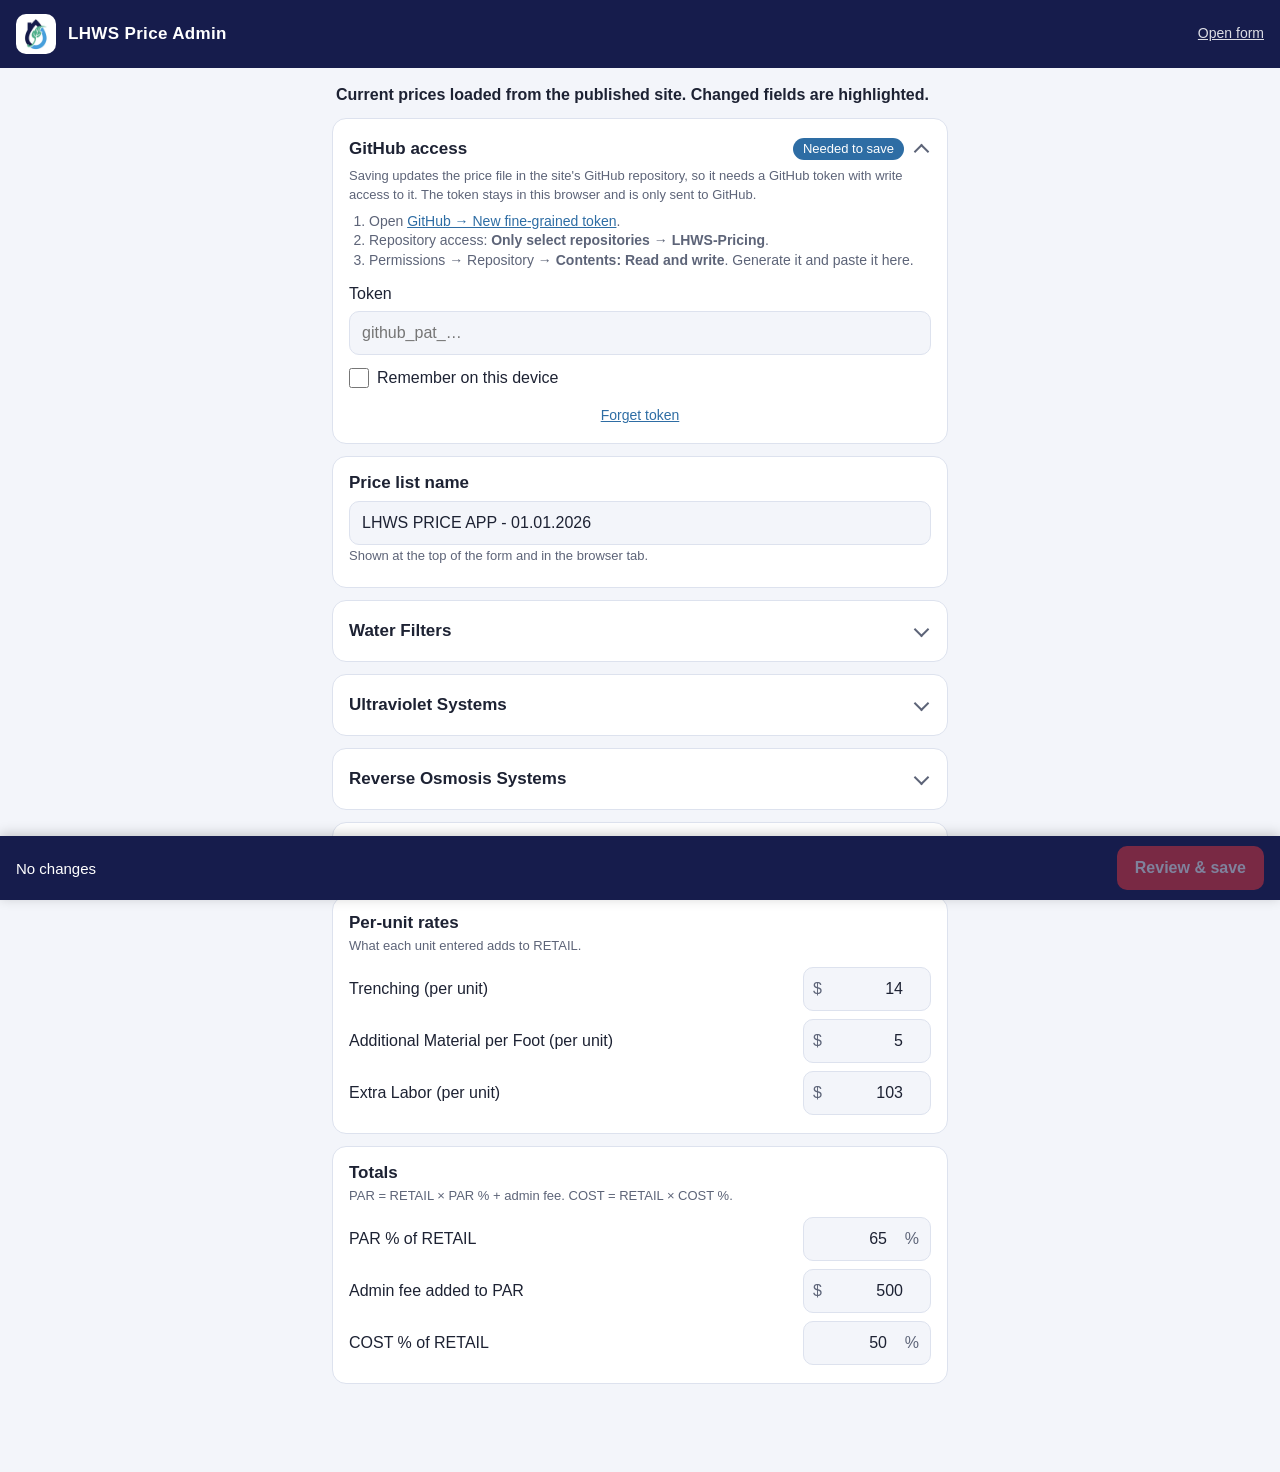
==== admin.html @ 624b9de6 "Add an admin page for changing prices admin.html loads the current form-data.js from GitHub, lets an" ====
<!doctype html>
<html lang="en">
<head>
  <meta charset="utf-8">
  <meta name="viewport" content="width=device-width, initial-scale=1, viewport-fit=cover">
  <meta name="robots" content="noindex">
  <title>LHWS Price Admin</title>
  <meta name="theme-color" content="#161c4c">
  <link rel="icon" type="image/png" href="icons/favicon.png">
  <link rel="stylesheet" href="styles.css">
  <link rel="stylesheet" href="admin.css?v=1">
</head>
<body class="admin">
  <header class="top">
    <img src="icons/icon-192.png" alt="" width="40" height="40">
    <h1>LHWS Price Admin</h1>
    <a class="top-link" href="./">Open form</a>
  </header>

  <main class="wrap">
    <p id="load-status" class="status" role="status" aria-live="polite">Loading the current prices…</p>

    <details class="card" id="access">
      <summary><span class="q-label">GitHub access</span><span class="count" id="access-state"></span></summary>
      <p class="sub">Saving updates the price file in the site's GitHub repository, so it needs a GitHub token
        with write access to it. The token stays in this browser and is only sent to GitHub.</p>
      <ol class="help">
        <li>Open <a href="https://github.com/settings/personal-access-tokens/new" target="_blank" rel="noopener">GitHub → New fine-grained token</a>.</li>
        <li>Repository access: <b>Only select repositories</b> → <b>LHWS-Pricing</b>.</li>
        <li>Permissions → Repository → <b>Contents: Read and write</b>. Generate it and paste it here.</li>
      </ol>
      <label class="field">
        <span>Token</span>
        <input type="password" id="token" autocomplete="off" spellcheck="false" placeholder="github_pat_…">
      </label>
      <label class="check"><input type="checkbox" id="remember"> Remember on this device</label>
      <button type="button" class="link-btn" id="forget">Forget token</button>
    </details>

    <form id="admin-form" novalidate hidden>
      <section class="card">
        <label class="field">
          <span class="q-label">Price list name</span>
          <input type="text" id="title" autocomplete="off">
        </label>
        <p class="sub">Shown at the top of the form and in the browser tab.</p>
      </section>
      <div id="pickers"></div>
      <section class="card" id="numbers">
        <span class="q-label">Per-unit rates</span>
        <p class="sub">What each unit entered adds to RETAIL.</p>
      </section>
      <section class="card" id="calc">
        <span class="q-label">Totals</span>
        <p class="sub">PAR = RETAIL × PAR % + admin fee. COST = RETAIL × COST %.</p>
      </section>
    </form>

    <section class="card review" id="review" hidden>
      <span class="q-label">Review changes</span>
      <ul id="change-list"></ul>
      <p id="save-status" class="status" role="status" aria-live="polite"></p>
      <button type="button" class="submit save" id="save-btn">Save to site</button>
      <button type="button" class="secondary" id="download-btn">Download form-data.js instead</button>
      <button type="button" class="link-btn" id="undo-btn">Undo all changes</button>
    </section>
  </main>

  <div class="totals-bar admin-bar">
    <span id="change-count">No changes</span>
    <button type="button" id="review-btn" disabled>Review &amp; save</button>
  </div>

  <script src="form-data-writer.js?v=1"></script>
  <script src="admin.js?v=1"></script>
</body>
</html>
---- styles.css ----
:root {
  --navy: #161c4c;
  --blue: #2e6da4;
  --green: #52b08c;
  --red: #f23a3c;
  --bg: #f3f5fa;
  --card: #ffffff;
  --text: #1d2233;
  --muted: #5d6478;
  --line: #dde2ee;
  --tick: #e8f1fb;
  color-scheme: light;
}

@media (prefers-color-scheme: dark) {
  :root {
    --bg: #0f1224;
    --card: #1a1f38;
    --text: #eef0f7;
    --muted: #a3aac2;
    --line: #2d3458;
    --tick: #22305a;
    --blue: #6aa6e0;
    color-scheme: dark;
  }
}

* { box-sizing: border-box; }

body {
  margin: 0;
  background: var(--bg);
  color: var(--text);
  font: 16px/1.4 -apple-system, BlinkMacSystemFont, "Segoe UI", Roboto, Helvetica, Arial, sans-serif;
  padding-bottom: calc(76px + env(safe-area-inset-bottom));
  -webkit-text-size-adjust: 100%;
}

.top {
  display: flex;
  align-items: center;
  gap: 12px;
  padding: 14px 16px;
  padding-top: calc(14px + env(safe-area-inset-top));
  background: var(--navy);
  color: #fff;
}
.top img { border-radius: 10px; background: #fff; }
.top h1 { font-size: 17px; margin: 0; letter-spacing: .02em; }

form { max-width: 640px; margin: 0 auto; padding: 12px 12px 0; }

.card {
  background: var(--card);
  border: 1px solid var(--line);
  border-radius: 14px;
  padding: 14px 16px;
  margin-bottom: 12px;
}

details.card > summary {
  list-style: none;
  display: flex;
  align-items: center;
  justify-content: space-between;
  cursor: pointer;
  min-height: 32px;
}
details.card > summary::-webkit-details-marker { display: none; }
details.card > summary::after {
  content: "";
  width: 9px; height: 9px;
  border-right: 2px solid var(--muted);
  border-bottom: 2px solid var(--muted);
  transform: rotate(45deg);
  margin: 0 4px 4px 12px;
  transition: transform .15s;
}
details.card[open] > summary::after { transform: rotate(-135deg); margin-bottom: -4px; }

.q-label { font-weight: 650; font-size: 17px; display: block; }
.count { margin-left: auto; font-size: 13px; color: #fff; background: var(--blue); border-radius: 999px; padding: 2px 10px; }
.count:empty { display: none; }
.sub { color: var(--muted); font-size: 13px; margin: 2px 0 8px; }

.options { margin-top: 6px; }
.group + .group { border-top: 1px dashed var(--line); margin-top: 6px; padding-top: 6px; }

.option {
  display: flex;
  align-items: center;
  gap: 12px;
  min-height: 48px;
  padding: 8px 10px;
  margin: 0 -10px;
  border-radius: 10px;
  cursor: pointer;
  -webkit-tap-highlight-color: transparent;
}
.option:has(input:checked) { background: var(--tick); font-weight: 600; }
.option input { width: 22px; height: 22px; flex: none; accent-color: var(--blue); margin: 0; }

.number .q-label { margin-bottom: 8px; }
.stepper { display: flex; gap: 8px; }
.stepper input {
  flex: 1;
  min-width: 0;
  height: 48px;
  font-size: 18px;
  text-align: center;
  border: 1px solid var(--line);
  border-radius: 10px;
  background: var(--bg);
  color: var(--text);
}
.stepper input[aria-invalid="true"] { border-color: var(--red); }
.step {
  width: 52px; height: 48px;
  flex: none;
  font-size: 24px;
  border: 1px solid var(--line);
  border-radius: 10px;
  background: var(--card);
  color: var(--blue);
  cursor: pointer;
}
.number .sub { margin: 6px 0 0; }
.error { color: var(--red); font-size: 13px; margin: 4px 0 0; }
.error:empty { display: none; }

.divider { border: 0; border-top: 3px solid #919ee2; margin: 10px 0 14px; }

.results .result {
  display: flex;
  align-items: center;
  justify-content: space-between;
  gap: 12px;
  padding: 10px 0;
}
.results .result + .result { border-top: 1px solid var(--line); }
.r-label { font-weight: 650; display: block; }
.results .sub { margin: 0; }
output { font-size: 20px; font-weight: 700; font-variant-numeric: tabular-nums; white-space: nowrap; }

.actions { text-align: center; padding: 8px 0 20px; }
.submit {
  width: 100%;
  height: 54px;
  border: 0;
  border-radius: 12px;
  background: var(--red);
  color: #fff;
  font-size: 17px;
  font-weight: 700;
  letter-spacing: .04em;
  cursor: pointer;
}
.submit:disabled { opacity: .6; }
.hint { color: var(--muted); font-size: 13px; margin: 8px 0 0; }
.status { margin: 10px 0 0; font-weight: 600; }
.status.ok { color: var(--green); }
.status.bad { color: var(--red); }

.totals-bar {
  position: fixed;
  left: 0; right: 0; bottom: 0;
  display: flex;
  justify-content: space-around;
  gap: 4px;
  padding: 10px 8px calc(10px + env(safe-area-inset-bottom));
  background: var(--navy);
  color: #fff;
  box-shadow: 0 -2px 12px rgba(0, 0, 0, .2);
}
.totals-bar div { text-align: center; min-width: 0; }
.totals-bar span { display: block; font-size: 11px; opacity: .75; letter-spacing: .06em; }
.totals-bar b { font-size: 16px; font-variant-numeric: tabular-nums; }

.stepper input::-webkit-outer-spin-button,
.stepper input::-webkit-inner-spin-button { -webkit-appearance: none; margin: 0; }
.stepper input[type=number] { -moz-appearance: textfield; appearance: textfield; }
---- admin.css ----
/* Admin page additions on top of styles.css. */
.top .top-link { margin-left: auto; color: #fff; font-size: 14px; opacity: .85; }
.wrap { max-width: 640px; margin: 0 auto; padding: 12px 12px 0; }
.wrap form { padding: 0; }
.wrap > .status { margin: 4px 4px 12px; }

.field { display: block; }
.field > span { display: block; margin-bottom: 6px; }
.field input, .price input {
  width: 100%;
  height: 44px;
  font-size: 16px;
  padding: 0 12px;
  border: 1px solid var(--line);
  border-radius: 10px;
  background: var(--bg);
  color: var(--text);
}
.check { display: flex; align-items: center; gap: 8px; margin: 12px 0 4px; }
.check input { width: 20px; height: 20px; accent-color: var(--blue); margin: 0; }
.help { color: var(--muted); font-size: 14px; padding-left: 20px; margin: 0 0 12px; }
.help a { color: var(--blue); }
#access .count.ok { background: var(--green); }

.price {
  display: flex;
  align-items: center;
  justify-content: space-between;
  gap: 12px;
  min-height: 52px;
  padding: 4px 0;
}
.price > label { flex: 1; min-width: 0; }
.price .was { display: block; color: var(--muted); font-size: 12px; }
.price .was:empty { display: none; }
.money { position: relative; flex: none; width: 128px; }
.money input { text-align: right; font-variant-numeric: tabular-nums; padding-left: 24px; }
.money::before {
  position: absolute; left: 10px; top: 50%; transform: translateY(-50%);
  color: var(--muted); pointer-events: none;
}
.money.dollar::before { content: "$"; }
.money.percent input { padding-left: 12px; padding-right: 28px; }
.money.percent::after {
  content: "%"; position: absolute; right: 12px; top: 50%; transform: translateY(-50%); color: var(--muted);
}
.price input.changed { border-color: var(--blue); background: var(--tick); font-weight: 650; }
.price input[aria-invalid="true"] { border-color: var(--red); }
.price .error { flex-basis: 100%; }
.price-row { display: flex; flex-wrap: wrap; }

.review ul { padding-left: 20px; margin: 8px 0 12px; }
.review li { margin: 4px 0; }
.review .save { background: var(--blue); }
.secondary {
  width: 100%; height: 48px; margin-top: 10px;
  border: 1px solid var(--line); border-radius: 12px;
  background: var(--card); color: var(--blue); font-size: 16px; font-weight: 600; cursor: pointer;
}
.link-btn {
  display: block; margin: 12px auto 0; padding: 6px;
  border: 0; background: none; color: var(--blue); font-size: 14px; text-decoration: underline; cursor: pointer;
}

.admin-bar { align-items: center; justify-content: space-between; padding-left: 16px; padding-right: 16px; }
.admin-bar span { display: inline; font-size: 15px; opacity: 1; letter-spacing: 0; }
.admin-bar button {
  height: 44px; padding: 0 18px; border: 0; border-radius: 10px;
  background: var(--red); color: #fff; font-size: 16px; font-weight: 700; cursor: pointer;
}
.admin-bar button:disabled { opacity: .45; cursor: default; }
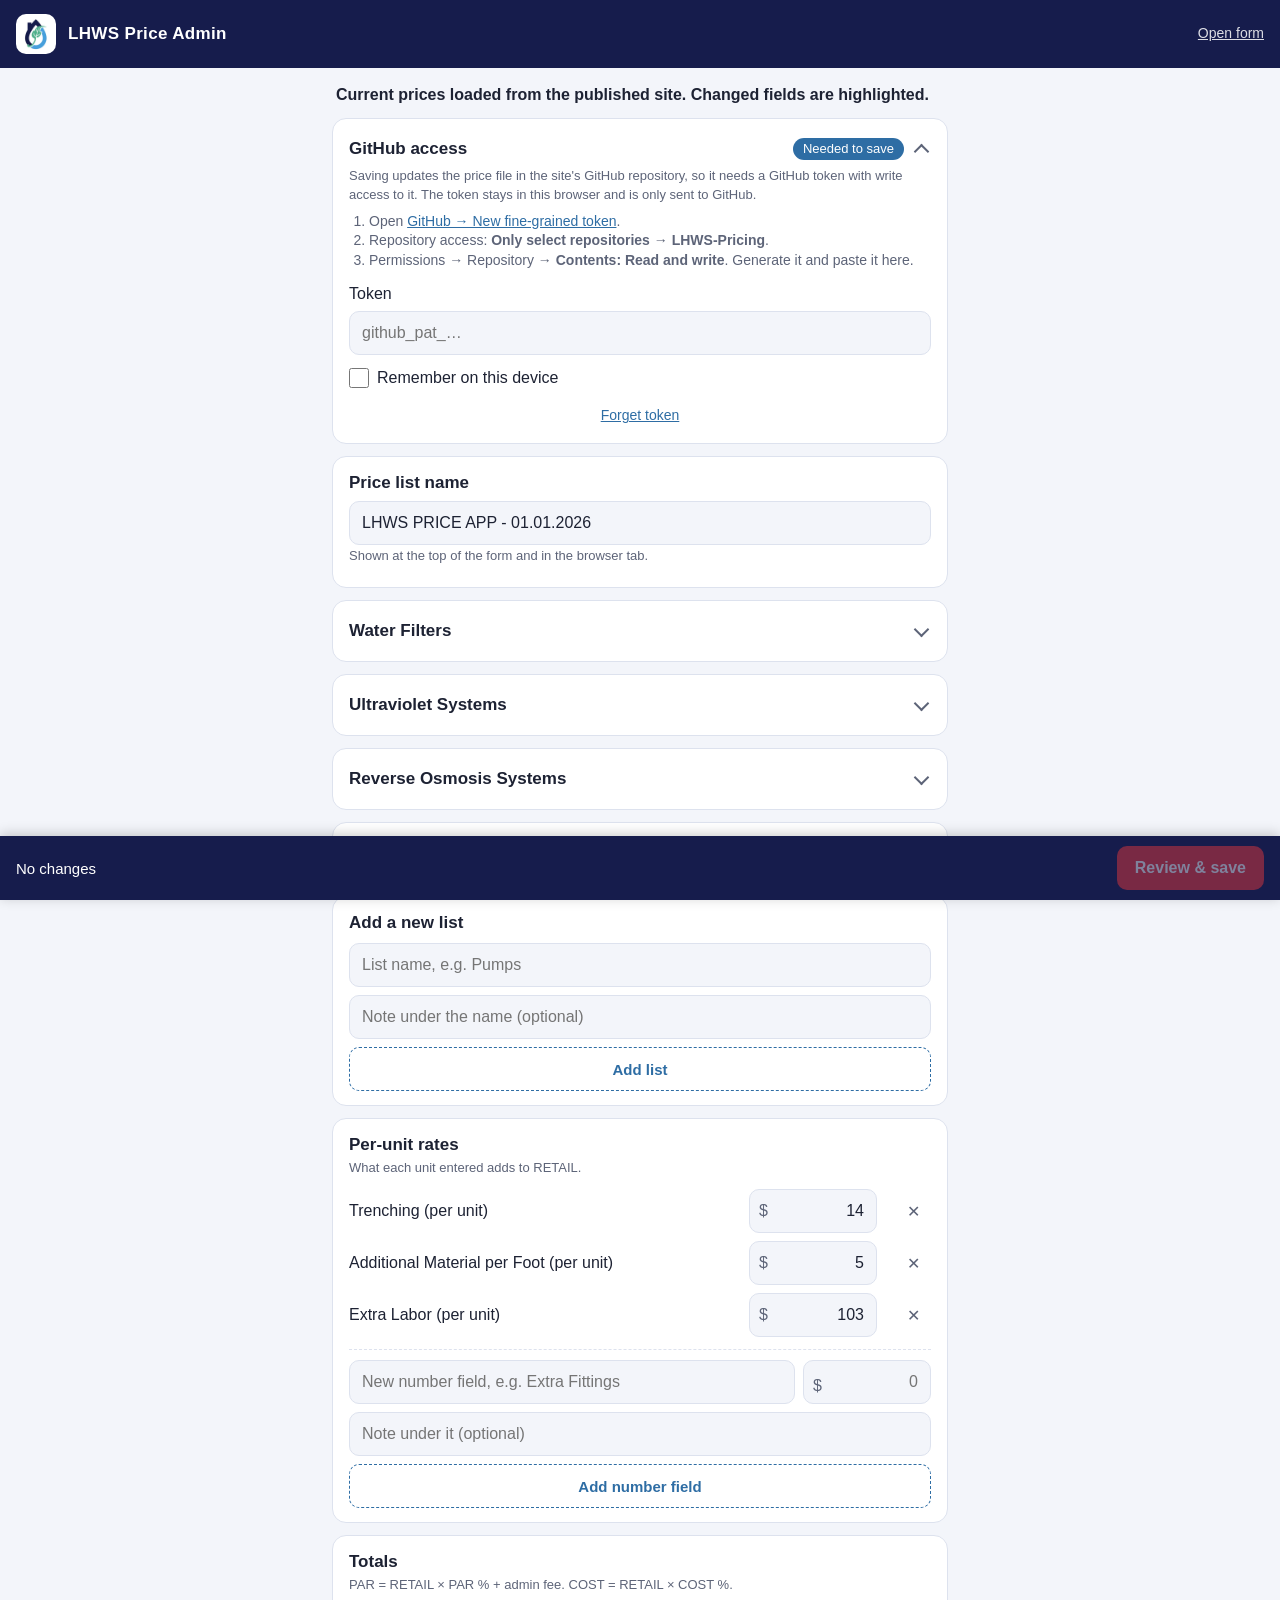
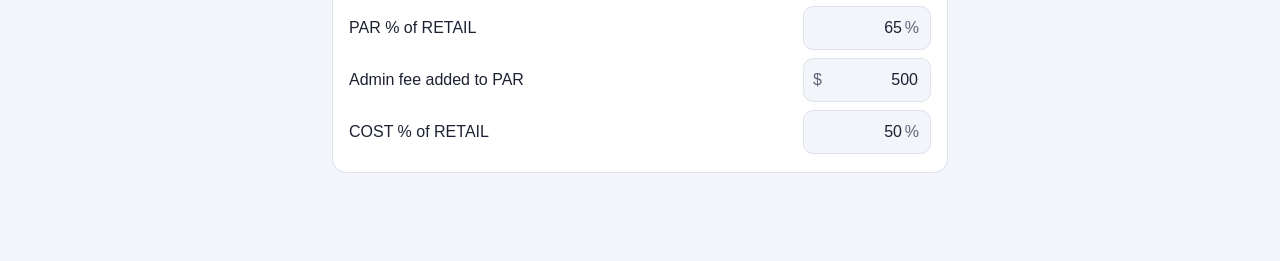
==== commit b4c2a2a5: "Let the admin page add and remove options, lists and number fields New options go at the end of thei" ====
--- a/admin.html
+++ b/admin.html
@@ -8,7 +8,7 @@
   <meta name="theme-color" content="#161c4c">
   <link rel="icon" type="image/png" href="icons/favicon.png">
   <link rel="stylesheet" href="styles.css">
-  <link rel="stylesheet" href="admin.css?v=1">
+  <link rel="stylesheet" href="admin.css?v=2">
 </head>
 <body class="admin">
   <header class="top">
@@ -43,16 +43,19 @@
           <span class="q-label">Price list name</span>
           <input type="text" id="title" autocomplete="off">
         </label>
+        <p class="error" id="title-error"></p>
         <p class="sub">Shown at the top of the form and in the browser tab.</p>
       </section>
       <div id="pickers"></div>
       <section class="card" id="numbers">
         <span class="q-label">Per-unit rates</span>
         <p class="sub">What each unit entered adds to RETAIL.</p>
+        <div id="number-rows"></div>
       </section>
       <section class="card" id="calc">
         <span class="q-label">Totals</span>
         <p class="sub">PAR = RETAIL × PAR % + admin fee. COST = RETAIL × COST %.</p>
+        <div id="calc-rows"></div>
       </section>
     </form>
 
@@ -72,6 +75,6 @@
   </div>
 
   <script src="form-data-writer.js?v=1"></script>
-  <script src="admin.js?v=1"></script>
+  <script src="admin.js?v=2"></script>
 </body>
 </html>
--- a/admin.css
+++ b/admin.css
@@ -69,3 +69,30 @@
   background: var(--red); color: #fff; font-size: 16px; font-weight: 700; cursor: pointer;
 }
 .admin-bar button:disabled { opacity: .45; cursor: default; }
+
+.remove {
+  flex: none; width: 36px; height: 36px; margin-left: 6px;
+  border: 0; border-radius: 8px; background: none; color: var(--muted); font-size: 16px; cursor: pointer;
+}
+.remove:hover { background: var(--tick); color: var(--red); }
+.add-form { border-top: 1px dashed var(--line); margin-top: 8px; padding-top: 10px; }
+.card.add-form { border-top: 1px solid var(--line); margin-top: 0; padding-top: 14px; }
+.add-form input[type=text] {
+  width: 100%; min-width: 0; height: 44px; font-size: 16px; padding: 0 12px; margin-bottom: 8px;
+  border: 1px solid var(--line); border-radius: 10px; background: var(--bg); color: var(--text);
+}
+.add-line { display: flex; gap: 8px; }
+.add-line input[type=text] { flex: 1; }
+.add-form .money input {
+  width: 100%; height: 44px; font-size: 16px; padding: 0 12px 0 24px; text-align: right;
+  border: 1px solid var(--line); border-radius: 10px; background: var(--bg); color: var(--text);
+}
+.add-btn {
+  width: 100%; height: 44px; border: 1px dashed var(--blue); border-radius: 10px;
+  background: none; color: var(--blue); font-size: 15px; font-weight: 600; cursor: pointer;
+}
+.link-btn.danger { color: var(--red); }
+.add-form .q-label { margin-bottom: 8px; }
+.money input::-webkit-outer-spin-button,
+.money input::-webkit-inner-spin-button { -webkit-appearance: none; margin: 0; }
+.money input[type=number] { -moz-appearance: textfield; appearance: textfield; }
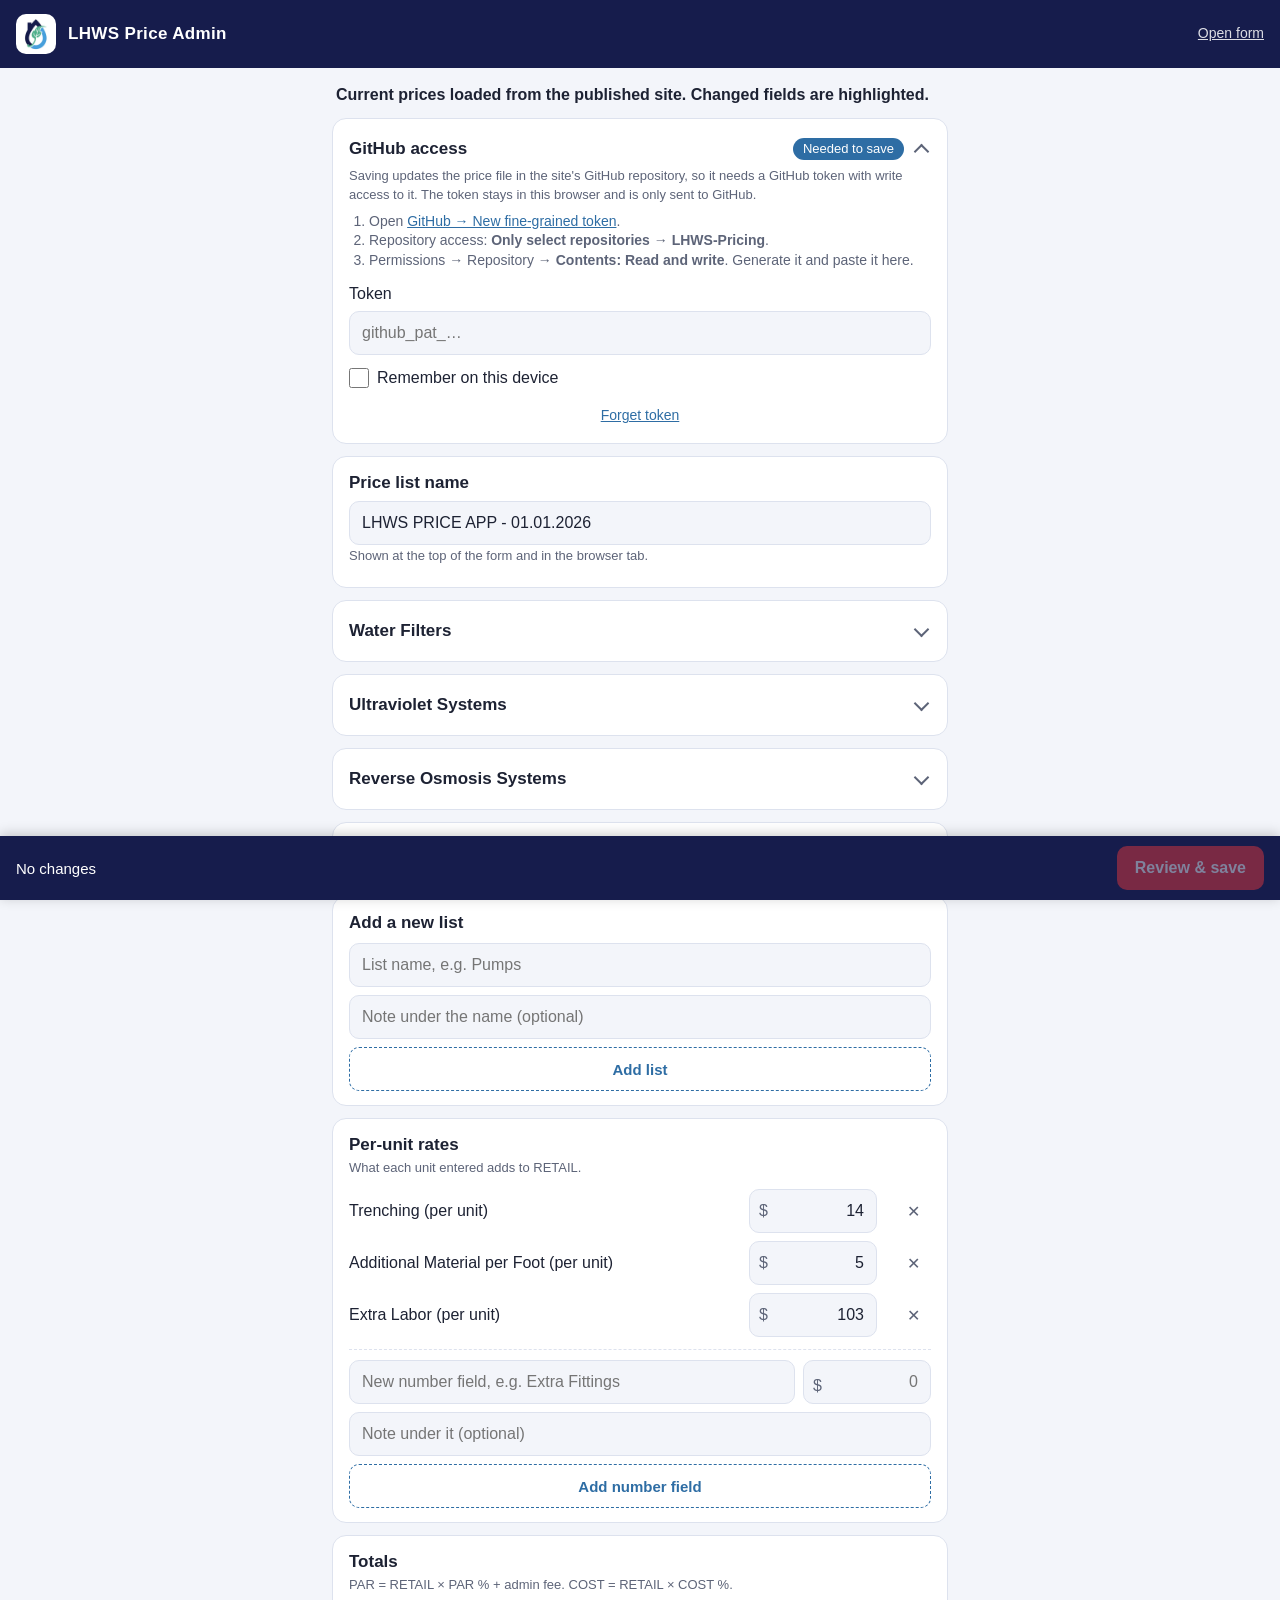
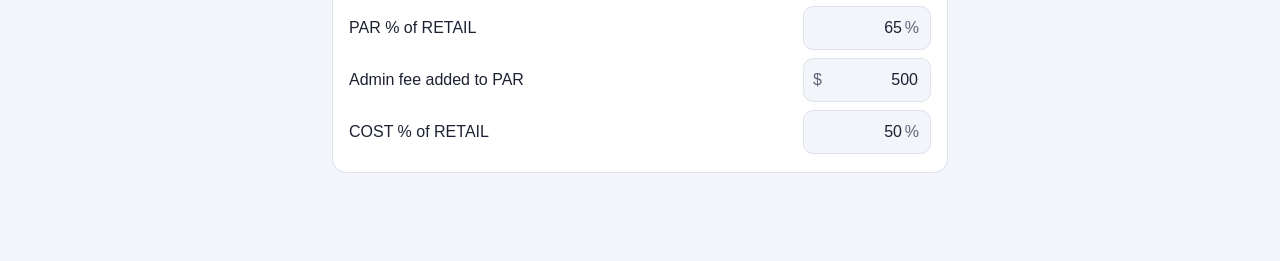
==== commit 7ab46516: "Add email-link sign-in to the admin page Through Firebase Authentication: the admin enters their ema" ====
--- a/admin.html
+++ b/admin.html
@@ -8,7 +8,7 @@
   <meta name="theme-color" content="#161c4c">
   <link rel="icon" type="image/png" href="icons/favicon.png">
   <link rel="stylesheet" href="styles.css">
-  <link rel="stylesheet" href="admin.css?v=2">
+  <link rel="stylesheet" href="admin.css?v=3">
 </head>
 <body class="admin">
   <header class="top">
@@ -18,12 +18,26 @@
   </header>
 
   <main class="wrap">
-    <p id="load-status" class="status" role="status" aria-live="polite">Loading the current prices…</p>
+    <section class="card" id="login" hidden>
+      <span class="q-label">Admin sign-in</span>
+      <p class="sub">Enter the admin email and we'll email you a link. Opening it signs you in on this device.</p>
+      <label class="field">
+        <span>Email</span>
+        <input type="email" id="login-email" autocomplete="email" inputmode="email" placeholder="you@gmail.com">
+      </label>
+      <button type="button" class="submit save" id="login-btn">Email me a sign-in link</button>
+      <p id="login-status" class="status" role="status" aria-live="polite"></p>
+    </section>
 
-    <details class="card" id="access">
+    <p id="signed-in" class="signed-in" hidden><span id="signed-in-as"></span>
+      <button type="button" class="link-btn" id="sign-out">Sign out</button></p>
+
+    <p id="load-status" class="status" role="status" aria-live="polite"></p>
+
+    <details class="card" id="access" hidden>
       <summary><span class="q-label">GitHub access</span><span class="count" id="access-state"></span></summary>
       <p class="sub">Saving updates the price file in the site's GitHub repository, so it needs a GitHub token
-        with write access to it. The token stays in this browser and is only sent to GitHub.</p>
+        with write access to it. <span id="token-where">The token stays in this browser and is only sent to GitHub.</span></p>
       <ol class="help">
         <li>Open <a href="https://github.com/settings/personal-access-tokens/new" target="_blank" rel="noopener">GitHub → New fine-grained token</a>.</li>
         <li>Repository access: <b>Only select repositories</b> → <b>LHWS-Pricing</b>.</li>
@@ -33,7 +47,7 @@
         <span>Token</span>
         <input type="password" id="token" autocomplete="off" spellcheck="false" placeholder="github_pat_…">
       </label>
-      <label class="check"><input type="checkbox" id="remember"> Remember on this device</label>
+      <label class="check" id="remember-row"><input type="checkbox" id="remember"> Remember on this device</label>
       <button type="button" class="link-btn" id="forget">Forget token</button>
     </details>
 
@@ -69,12 +83,14 @@
     </section>
   </main>
 
-  <div class="totals-bar admin-bar">
+  <div class="totals-bar admin-bar" id="admin-bar" hidden>
     <span id="change-count">No changes</span>
     <button type="button" id="review-btn" disabled>Review &amp; save</button>
   </div>
 
   <script src="form-data-writer.js?v=1"></script>
-  <script src="admin.js?v=2"></script>
+  <script src="admin-config.js?v=1"></script>
+  <script src="admin-login.js?v=1"></script>
+  <script src="admin.js?v=3"></script>
 </body>
 </html>
--- a/admin.css
+++ b/admin.css
@@ -1,4 +1,5 @@
 /* Admin page additions on top of styles.css. */
+[hidden] { display: none !important; }
 .top .top-link { margin-left: auto; color: #fff; font-size: 14px; opacity: .85; }
 .wrap { max-width: 640px; margin: 0 auto; padding: 12px 12px 0; }
 .wrap form { padding: 0; }
@@ -96,3 +97,6 @@
 .money input::-webkit-outer-spin-button,
 .money input::-webkit-inner-spin-button { -webkit-appearance: none; margin: 0; }
 .money input[type=number] { -moz-appearance: textfield; appearance: textfield; }
+.signed-in { display: flex; align-items: center; justify-content: space-between; margin: 0 4px 8px; color: var(--muted); font-size: 14px; }
+.signed-in .link-btn { margin: 0; }
+#login .save { margin-top: 12px; }
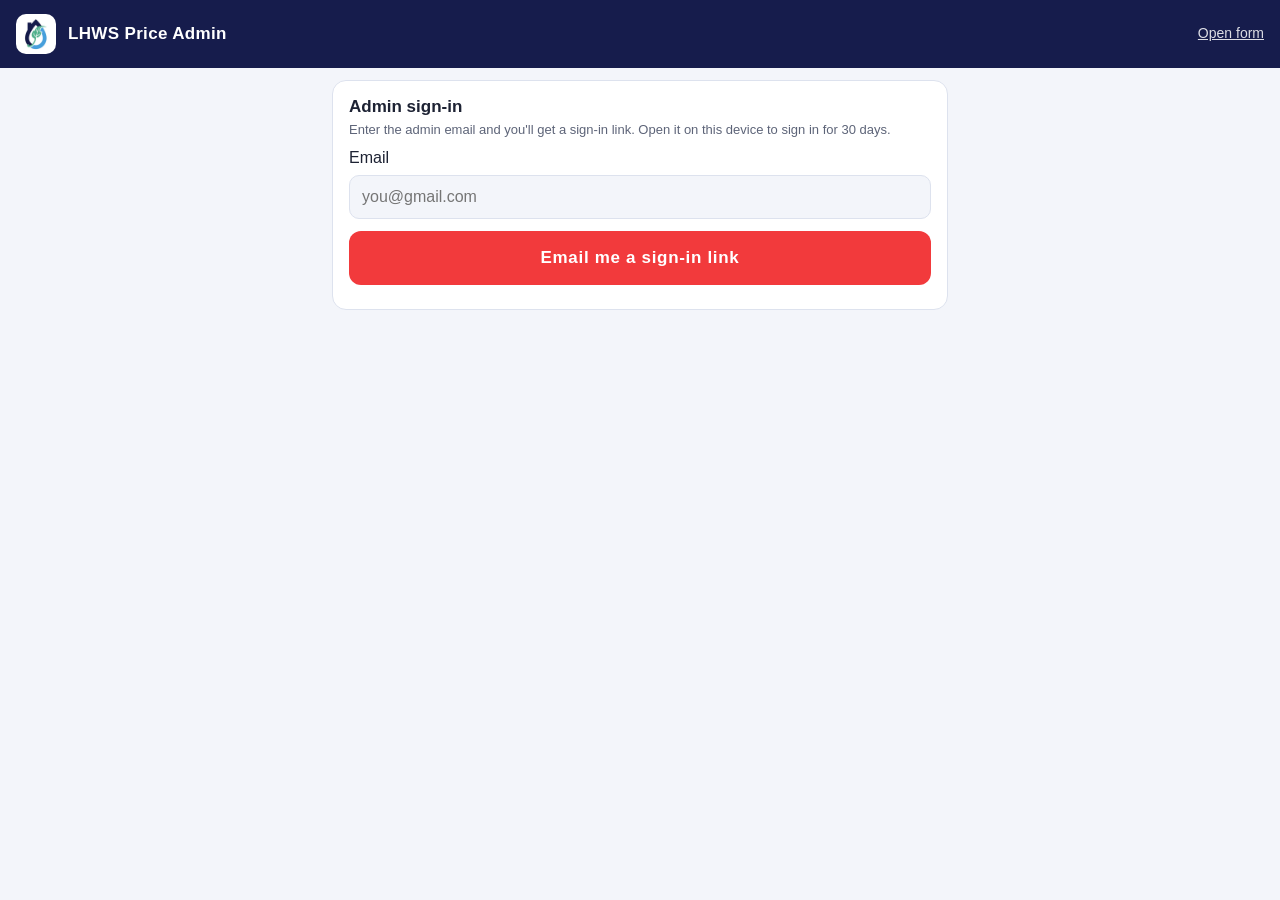
==== commit 675b5876: "Switch admin sign-in to a no-setup emailed link Replaces the Firebase sign-in: the page emails a one" ====
--- a/admin.html
+++ b/admin.html
@@ -20,7 +20,7 @@
   <main class="wrap">
     <section class="card" id="login" hidden>
       <span class="q-label">Admin sign-in</span>
-      <p class="sub">Enter the admin email and we'll email you a link. Opening it signs you in on this device.</p>
+      <p class="sub">Enter the admin email and you'll get a sign-in link. Open it on this device to sign in for 30 days.</p>
       <label class="field">
         <span>Email</span>
         <input type="email" id="login-email" autocomplete="email" inputmode="email" placeholder="you@gmail.com">
@@ -37,7 +37,7 @@
     <details class="card" id="access" hidden>
       <summary><span class="q-label">GitHub access</span><span class="count" id="access-state"></span></summary>
       <p class="sub">Saving updates the price file in the site's GitHub repository, so it needs a GitHub token
-        with write access to it. <span id="token-where">The token stays in this browser and is only sent to GitHub.</span></p>
+        with write access to it. The token stays in this browser and is only sent to GitHub.</p>
       <ol class="help">
         <li>Open <a href="https://github.com/settings/personal-access-tokens/new" target="_blank" rel="noopener">GitHub → New fine-grained token</a>.</li>
         <li>Repository access: <b>Only select repositories</b> → <b>LHWS-Pricing</b>.</li>
@@ -47,7 +47,7 @@
         <span>Token</span>
         <input type="password" id="token" autocomplete="off" spellcheck="false" placeholder="github_pat_…">
       </label>
-      <label class="check" id="remember-row"><input type="checkbox" id="remember"> Remember on this device</label>
+      <label class="check"><input type="checkbox" id="remember"> Remember on this device</label>
       <button type="button" class="link-btn" id="forget">Forget token</button>
     </details>
 
@@ -89,8 +89,8 @@
   </div>
 
   <script src="form-data-writer.js?v=1"></script>
-  <script src="admin-config.js?v=1"></script>
-  <script src="admin-login.js?v=1"></script>
-  <script src="admin.js?v=3"></script>
+  <script src="admin-config.js?v=2"></script>
+  <script src="admin-login.js?v=2"></script>
+  <script src="admin.js?v=4"></script>
 </body>
 </html>
